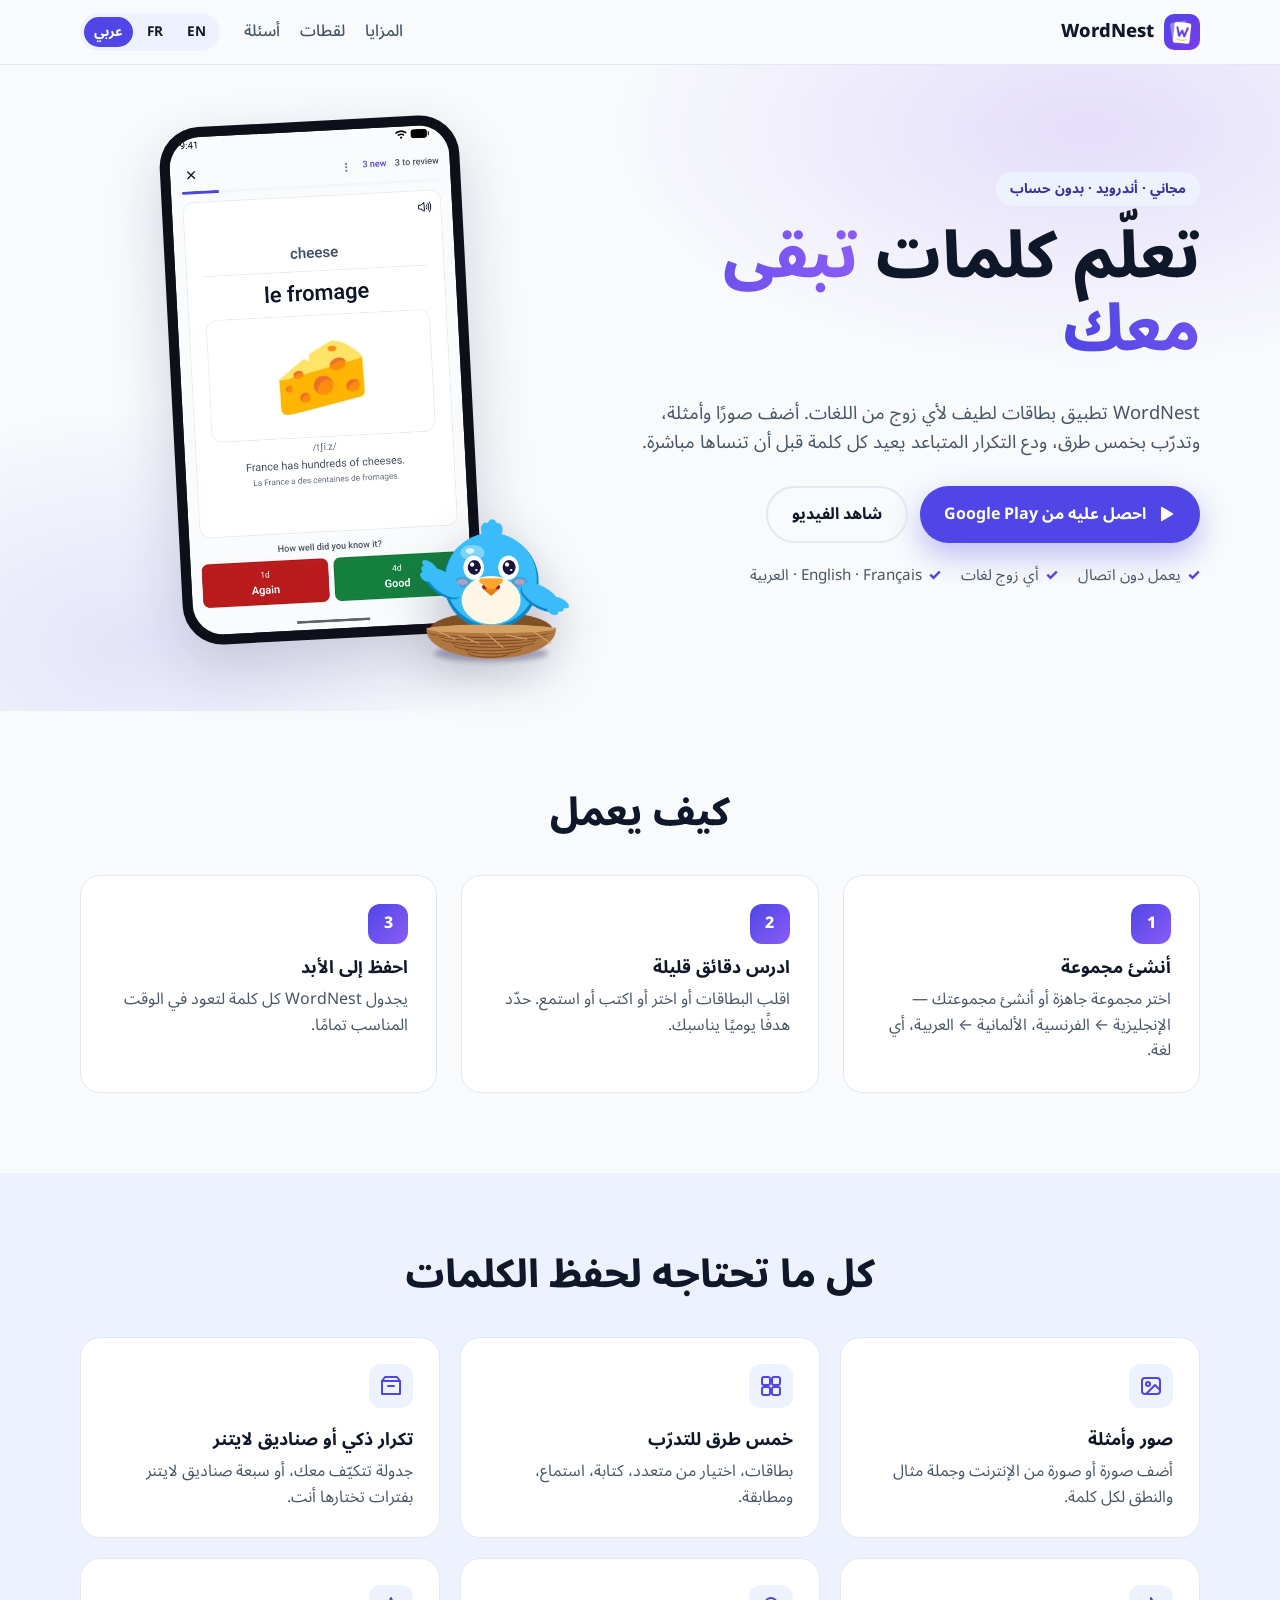
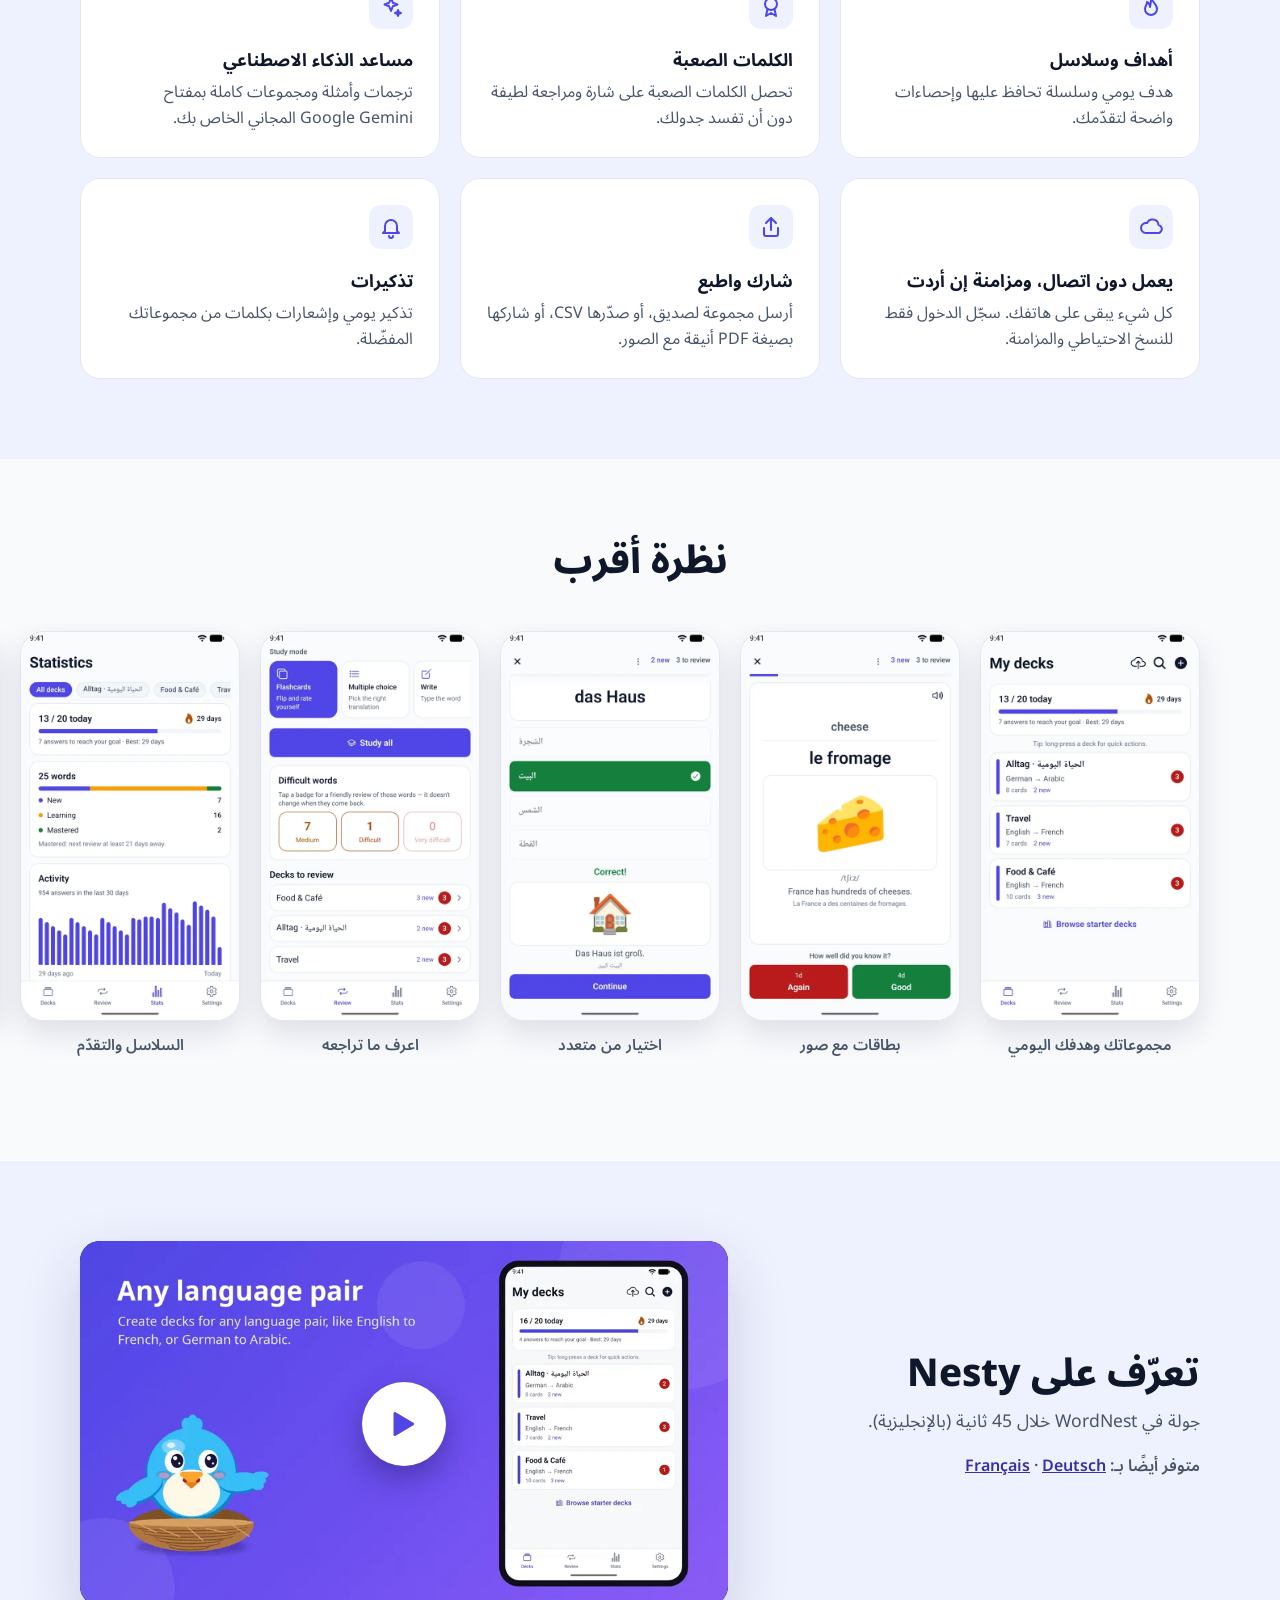
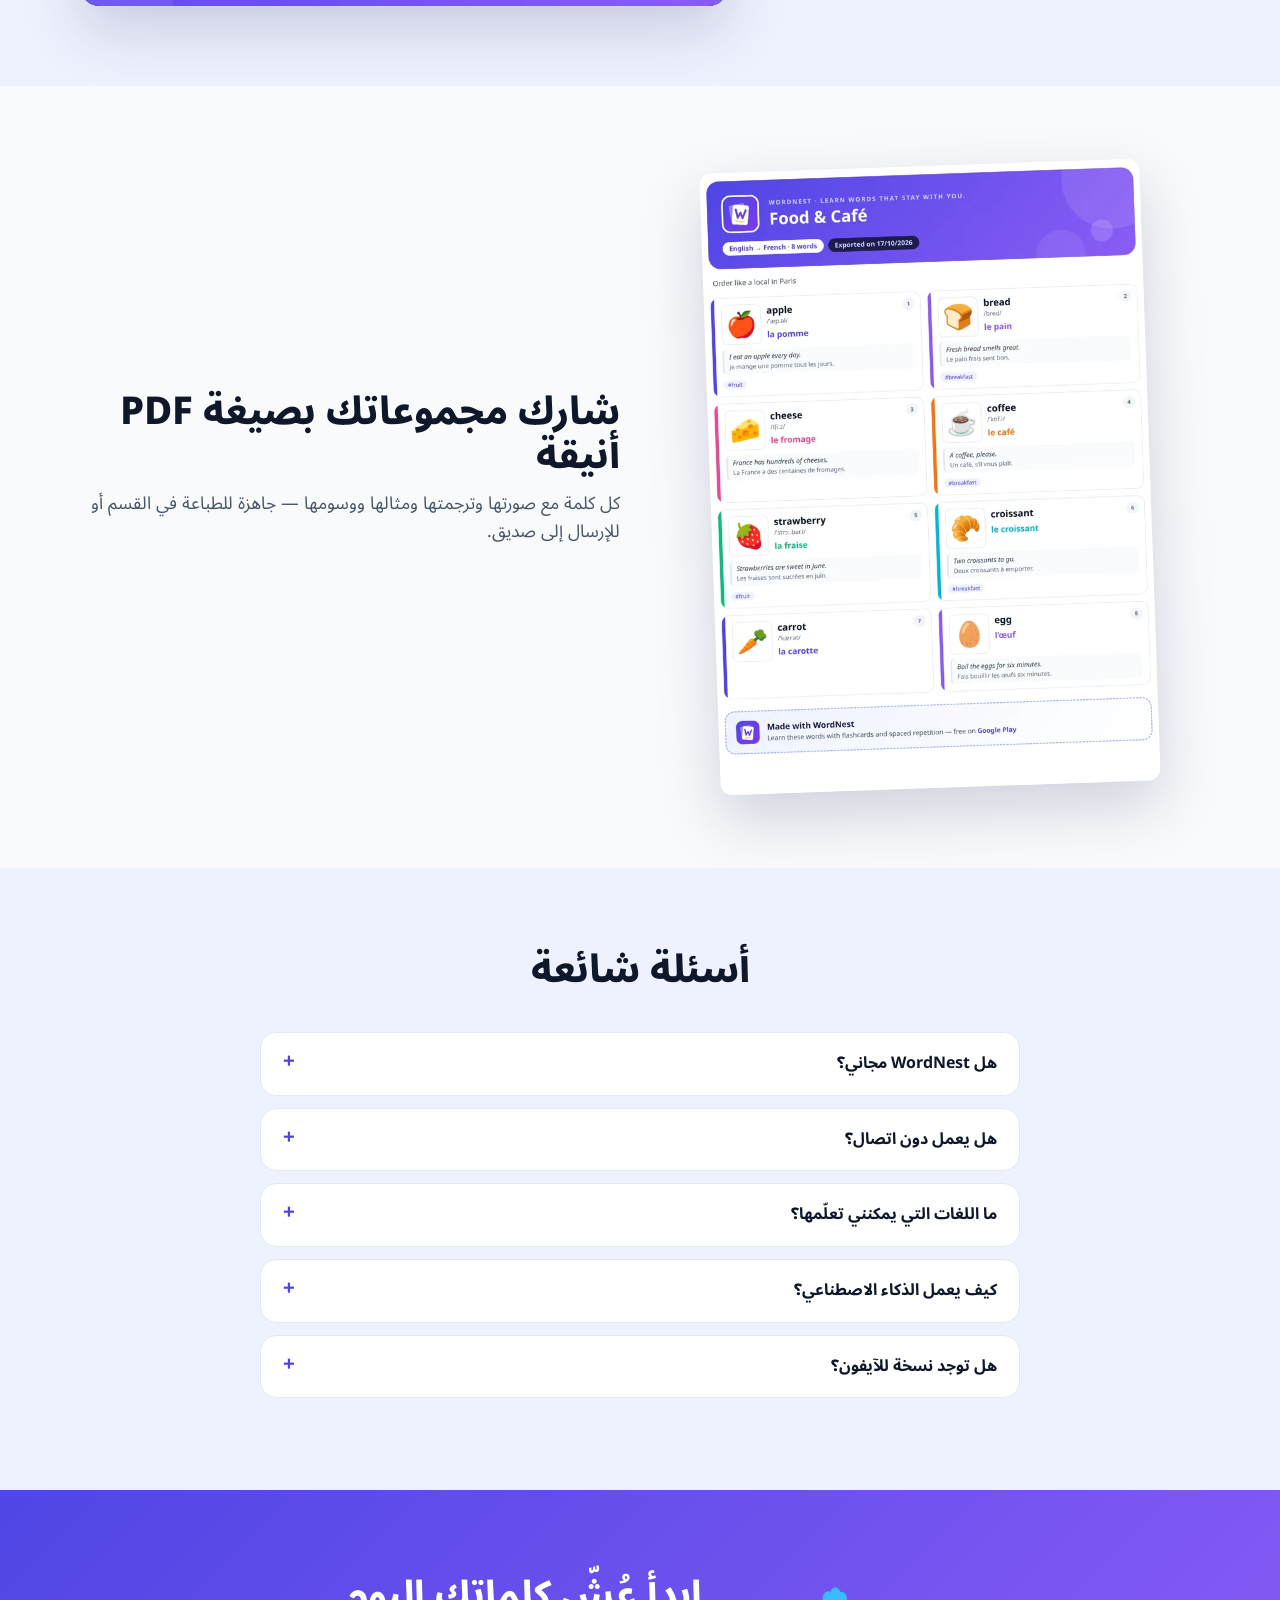
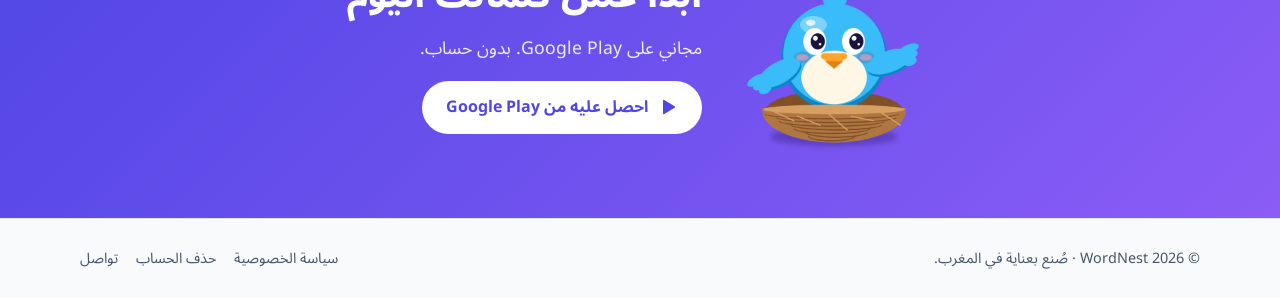
==== ar/index.html @ ed232db6 "landing page" ====
<!doctype html>
<html lang="ar" dir="rtl">
  <head>
    <meta charset="utf-8">
    <meta name="viewport" content="width=device-width, initial-scale=1">
    <title>WordNest — تعلّم كلمات تبقى معك</title>
    <meta name="description" content="بطاقات مفردات مجانية لأي لغة: صور وأمثلة وخمسة أوضاع للدراسة وصناديق لايتنر وسلاسل يومية. يعمل دون اتصال.">
    <link rel="canonical" href="https://ilyasilyasm2024.github.io/wordnest/ar/">
    <link rel="alternate" hreflang="en" href="https://ilyasilyasm2024.github.io/wordnest/">
    <link rel="alternate" hreflang="fr" href="https://ilyasilyasm2024.github.io/wordnest/fr/">
    <link rel="alternate" hreflang="ar" href="https://ilyasilyasm2024.github.io/wordnest/ar/">
    <link rel="alternate" hreflang="x-default" href="https://ilyasilyasm2024.github.io/wordnest/">
    <meta property="og:type" content="website">
    <meta property="og:title" content="WordNest — تعلّم كلمات تبقى معك">
    <meta property="og:description" content="بطاقات مفردات مجانية لأي لغة: صور وأمثلة وخمسة أوضاع للدراسة وصناديق لايتنر وسلاسل يومية. يعمل دون اتصال.">
    <meta property="og:url" content="https://ilyasilyasm2024.github.io/wordnest/ar/">
    <meta property="og:image" content="https://ilyasilyasm2024.github.io/wordnest/assets/og-image.png">
    <meta name="twitter:card" content="summary_large_image">
    <meta name="theme-color" content="#4F46E5">
    <link rel="icon" type="image/png" href="../assets/favicon.png">
    <link rel="preconnect" href="https://fonts.googleapis.com">
    <link rel="preconnect" href="https://fonts.gstatic.com" crossorigin>
    <link href="https://fonts.googleapis.com/css2?family=Inter:wght@400;500;700;800&amp;family=Noto+Sans+Arabic:wght@400;500;700;800&amp;display=swap" rel="stylesheet">
    <link rel="stylesheet" href="../style.css">
  </head>
  <body>
    <header class="nav">
      <div class="wrap nav-inner">
        <a class="brand" href="../ar/"><img src="../assets/logo.png" alt="" width="36" height="36">WordNest</a>
        <nav class="links" aria-label="Main">
          <a href="#features">المزايا</a>
          <a href="#screens">لقطات</a>
          <a href="#faq">أسئلة</a>
        </nav>
        <div class="langs" aria-label="Language"><a href="../" hreflang="en" lang="en">EN</a><a href="../fr/" hreflang="fr" lang="fr">FR</a><span aria-current="page">عربي</span></div>
      </div>
    </header>

    <main>
      <section class="hero">
        <div class="wrap hero-inner">
          <div class="hero-text">
            <p class="eyebrow">مجاني · أندرويد · بدون حساب</p>
            <h1>تعلّم كلمات <span>تبقى معك</span></h1>
            <p class="lead">WordNest تطبيق بطاقات لطيف لأي زوج من اللغات. أضف صورًا وأمثلة، وتدرّب بخمس طرق، ودع التكرار المتباعد يعيد كل كلمة قبل أن تنساها مباشرة.</p>
            <div class="actions">
              <a class="btn btn-play" href="https://play.google.com/store/apps/details?id=com.ilyasqb.wordnest&amp;referrer=utm_source%3Dwebsite%26utm_content%3Dar" rel="noopener"><svg viewBox="0 0 24 24" aria-hidden="true" class="play"><path fill="currentColor" d="M6 4.5v15a1 1 0 0 0 1.5.86l12.5-7.5a1 1 0 0 0 0-1.72L7.5 3.64A1 1 0 0 0 6 4.5z"/></svg>احصل عليه من Google Play</a>
              <a class="btn btn-ghost" href="#video">شاهد الفيديو</a>
            </div>
            <ul class="trust"><li>يعمل دون اتصال</li><li>أي زوج لغات</li><li>English · Français · العربية</li></ul>
          </div>
          <div class="hero-art">
            <div class="phone"><img src="../assets/screens/flashcard.webp" alt="" width="540" height="960"></div>
            <img class="nesty" src="../assets/nesty.webp" alt="Nesty" width="600" height="600">
          </div>
        </div>
      </section>

      <section class="section">
        <div class="wrap">
          <h2>كيف يعمل</h2>
          <ol class="steps">
            <li><span class="num">1</span><h3>أنشئ مجموعة</h3><p>اختر مجموعة جاهزة أو أنشئ مجموعتك — الإنجليزية ← الفرنسية، الألمانية ← العربية، أي لغة.</p></li>
            <li><span class="num">2</span><h3>ادرس دقائق قليلة</h3><p>اقلب البطاقات أو اختر أو اكتب أو استمع. حدّد هدفًا يوميًا يناسبك.</p></li>
            <li><span class="num">3</span><h3>احفظ إلى الأبد</h3><p>يجدول WordNest كل كلمة لتعود في الوقت المناسب تمامًا.</p></li>
          </ol>
        </div>
      </section>

      <section class="section alt" id="features">
        <div class="wrap">
          <h2>كل ما تحتاجه لحفظ الكلمات</h2>
          <div class="grid">
            <article class="card"><svg class="icon" viewBox="0 0 24 24" fill="none" stroke="currentColor" stroke-width="2" stroke-linecap="round" stroke-linejoin="round" aria-hidden="true"><rect x="3" y="4" width="18" height="16" rx="3"/><circle cx="9" cy="10" r="2"/><path d="m21 16-5-5-9 9"/></svg><h3>صور وأمثلة</h3><p>أضف صورة أو صورة من الإنترنت وجملة مثال والنطق لكل كلمة.</p></article>
            <article class="card"><svg class="icon" viewBox="0 0 24 24" fill="none" stroke="currentColor" stroke-width="2" stroke-linecap="round" stroke-linejoin="round" aria-hidden="true"><rect x="3" y="3" width="8" height="8" rx="2"/><rect x="13" y="3" width="8" height="8" rx="2"/><rect x="3" y="13" width="8" height="8" rx="2"/><rect x="13" y="13" width="8" height="8" rx="2"/></svg><h3>خمس طرق للتدرّب</h3><p>بطاقات، اختيار من متعدد، كتابة، استماع، ومطابقة.</p></article>
            <article class="card"><svg class="icon" viewBox="0 0 24 24" fill="none" stroke="currentColor" stroke-width="2" stroke-linecap="round" stroke-linejoin="round" aria-hidden="true"><path d="M3 7h18v13H3z"/><path d="M3 7l3-4h12l3 4"/><path d="M9 12h6"/></svg><h3>تكرار ذكي أو صناديق لايتنر</h3><p>جدولة تتكيّف معك، أو سبعة صناديق لايتنر بفترات تختارها أنت.</p></article>
            <article class="card"><svg class="icon" viewBox="0 0 24 24" fill="none" stroke="currentColor" stroke-width="2" stroke-linecap="round" stroke-linejoin="round" aria-hidden="true"><path d="M12 3c1 4 6 6 6 11a6 6 0 0 1-12 0c0-3 2-4 2-7 2 1 3 3 3 5 1-3 1-6 1-9z"/></svg><h3>أهداف وسلاسل</h3><p>هدف يومي وسلسلة تحافظ عليها وإحصاءات واضحة لتقدّمك.</p></article>
            <article class="card"><svg class="icon" viewBox="0 0 24 24" fill="none" stroke="currentColor" stroke-width="2" stroke-linecap="round" stroke-linejoin="round" aria-hidden="true"><circle cx="12" cy="9" r="6"/><path d="m8.5 14-1.5 7 5-3 5 3-1.5-7"/></svg><h3>الكلمات الصعبة</h3><p>تحصل الكلمات الصعبة على شارة ومراجعة لطيفة دون أن تفسد جدولك.</p></article>
            <article class="card"><svg class="icon" viewBox="0 0 24 24" fill="none" stroke="currentColor" stroke-width="2" stroke-linecap="round" stroke-linejoin="round" aria-hidden="true"><path d="M12 3l1.8 4.7L18.5 9.5l-4.7 1.8L12 16l-1.8-4.7L5.5 9.5l4.7-1.8z"/><path d="M19 15l.8 2.2L22 18l-2.2.8L19 21l-.8-2.2L16 18l2.2-.8z"/></svg><h3>مساعد الذكاء الاصطناعي</h3><p>ترجمات وأمثلة ومجموعات كاملة بمفتاح Google Gemini المجاني الخاص بك.</p></article>
            <article class="card"><svg class="icon" viewBox="0 0 24 24" fill="none" stroke="currentColor" stroke-width="2" stroke-linecap="round" stroke-linejoin="round" aria-hidden="true"><path d="M7 18a5 5 0 1 1 1-9.9A6 6 0 0 1 19.5 10 4 4 0 0 1 18 18z"/></svg><h3>يعمل دون اتصال، ومزامنة إن أردت</h3><p>كل شيء يبقى على هاتفك. سجّل الدخول فقط للنسخ الاحتياطي والمزامنة.</p></article>
            <article class="card"><svg class="icon" viewBox="0 0 24 24" fill="none" stroke="currentColor" stroke-width="2" stroke-linecap="round" stroke-linejoin="round" aria-hidden="true"><path d="M12 3v12"/><path d="m7 8 5-5 5 5"/><path d="M5 13v6a2 2 0 0 0 2 2h10a2 2 0 0 0 2-2v-6"/></svg><h3>شارك واطبع</h3><p>أرسل مجموعة لصديق، أو صدّرها CSV، أو شاركها بصيغة PDF أنيقة مع الصور.</p></article>
            <article class="card"><svg class="icon" viewBox="0 0 24 24" fill="none" stroke="currentColor" stroke-width="2" stroke-linecap="round" stroke-linejoin="round" aria-hidden="true"><path d="M6 16V11a6 6 0 1 1 12 0v5l2 2H4z"/><path d="M10 21a2 2 0 0 0 4 0"/></svg><h3>تذكيرات</h3><p>تذكير يومي وإشعارات بكلمات من مجموعاتك المفضّلة.</p></article>
          </div>
        </div>
      </section>

      <section class="section" id="screens">
        <div class="wrap">
          <h2>نظرة أقرب</h2>
        </div>
        <div class="gallery" tabindex="0">
          <figure><img src="../assets/screens/home.webp" alt="مجموعاتك وهدفك اليومي" width="540" height="960" loading="lazy"><figcaption>مجموعاتك وهدفك اليومي</figcaption></figure>
          <figure><img src="../assets/screens/flashcard.webp" alt="بطاقات مع صور" width="540" height="960" loading="lazy"><figcaption>بطاقات مع صور</figcaption></figure>
          <figure><img src="../assets/screens/choice.webp" alt="اختيار من متعدد" width="540" height="960" loading="lazy"><figcaption>اختيار من متعدد</figcaption></figure>
          <figure><img src="../assets/screens/review.webp" alt="اعرف ما تراجعه" width="540" height="960" loading="lazy"><figcaption>اعرف ما تراجعه</figcaption></figure>
          <figure><img src="../assets/screens/stats.webp" alt="السلاسل والتقدّم" width="540" height="960" loading="lazy"><figcaption>السلاسل والتقدّم</figcaption></figure>
          <figure><img src="../assets/screens/leitner.webp" alt="صناديق لايتنر" width="540" height="960" loading="lazy"><figcaption>صناديق لايتنر</figcaption></figure>
          <figure><img src="../assets/screens/deck.webp" alt="وسوم وبحث وذكاء اصطناعي" width="540" height="960" loading="lazy"><figcaption>وسوم وبحث وذكاء اصطناعي</figcaption></figure>
        </div>
      </section>

      <section class="section alt" id="video">
        <div class="wrap split">
          <div>
            <h2>تعرّف على Nesty</h2>
            <p class="muted">جولة في WordNest خلال 45 ثانية (بالإنجليزية).</p>
            <p class="also">متوفر أيضًا بـ: <a href="https://youtu.be/CK3e4udOOCQ" lang="fr" rel="noopener">Français</a> · <a href="https://youtu.be/SvLorV7KkRQ" lang="de" rel="noopener">Deutsch</a></p>
          </div>
          <button class="yt" type="button" data-id="M71k04ohaAQ" aria-label="شغّل الفيديو">
            <img src="../media/poster-en.webp" alt="" width="960" height="540" loading="lazy">
            <span class="yt-play"><svg viewBox="0 0 24 24" aria-hidden="true" class="play"><path fill="currentColor" d="M6 4.5v15a1 1 0 0 0 1.5.86l12.5-7.5a1 1 0 0 0 0-1.72L7.5 3.64A1 1 0 0 0 6 4.5z"/></svg></span>
          </button>
        </div>
      </section>

      <section class="section">
        <div class="wrap split pdf">
          <img src="../assets/screens/pdf.webp" alt="" width="700" height="990" loading="lazy">
          <div>
            <h2>شارك مجموعاتك بصيغة PDF أنيقة</h2>
            <p class="muted">كل كلمة مع صورتها وترجمتها ومثالها ووسومها — جاهزة للطباعة في القسم أو للإرسال إلى صديق.</p>
          </div>
        </div>
      </section>

      <section class="section alt" id="faq">
        <div class="wrap narrow">
          <h2>أسئلة شائعة</h2>
          <details><summary>هل WordNest مجاني؟</summary><p>نعم. WordNest مجاني ويمكنك استخدام كل شيء بدون حساب.</p></details>
          <details><summary>هل يعمل دون اتصال؟</summary><p>نعم. مجموعاتك وتقدّمك محفوظة على هاتفك. الحساب اختياري، فقط للنسخ الاحتياطي والمزامنة بين الهواتف.</p></details>
          <details><summary>ما اللغات التي يمكنني تعلّمها؟</summary><p>أي زوج لغات: أنت من ينشئ المجموعات. التطبيق نفسه بالإنجليزية والفرنسية والعربية.</p></details>
          <details><summary>كيف يعمل الذكاء الاصطناعي؟</summary><p>هو اختياري. تضيف مفتاح Google Gemini المجاني الخاص بك؛ يبقى على هاتفك ولا يُرسل إلا إلى Google.</p></details>
          <details><summary>هل توجد نسخة للآيفون؟</summary><p>ليس بعد — WordNest متوفر على أندرويد (Google Play) حاليًا.</p></details>
        </div>
      </section>

      <section class="final">
        <div class="wrap final-inner">
          <img src="../assets/nesty-point.webp" alt="" width="600" height="600" loading="lazy">
          <div>
            <h2>ابدأ عُشّ كلماتك اليوم</h2>
            <p>مجاني على Google Play. بدون حساب.</p>
            <a class="btn btn-light" href="https://play.google.com/store/apps/details?id=com.ilyasqb.wordnest&amp;referrer=utm_source%3Dwebsite%26utm_content%3Dar" rel="noopener"><svg viewBox="0 0 24 24" aria-hidden="true" class="play"><path fill="currentColor" d="M6 4.5v15a1 1 0 0 0 1.5.86l12.5-7.5a1 1 0 0 0 0-1.72L7.5 3.64A1 1 0 0 0 6 4.5z"/></svg>احصل عليه من Google Play</a>
          </div>
        </div>
      </section>
    </main>

    <footer class="footer">
      <div class="wrap footer-inner">
        <span>© 2026 WordNest · صُنع بعناية في المغرب.</span>
        <nav aria-label="Legal">
          <a href="https://ilyasilyasm2024.github.io/wordnest-privacy/">سياسة الخصوصية</a>
          <a href="https://ilyasilyasm2024.github.io/wordnest-privacy/delete-account.html">حذف الحساب</a>
          <a href="mailto:ilyas.qb.dev@gmail.com">تواصل</a>
        </nav>
      </div>
    </footer>
    <script>
      // The YouTube player loads only when the visitor taps play (keeps the page light).
      document.querySelectorAll('.yt').forEach((button) => {
        button.addEventListener('click', () => {
          const frame = document.createElement('iframe');
          frame.src = 'https://www.youtube-nocookie.com/embed/' + button.dataset.id + '?autoplay=1&rel=0';
          frame.title = button.getAttribute('aria-label');
          frame.allow = 'autoplay; encrypted-media; picture-in-picture; fullscreen';
          frame.allowFullscreen = true;
          frame.className = 'yt-frame';
          button.replaceWith(frame);
        });
      });
    </script>
  </body>
</html>
---- style.css ----
/* WordNest landing page — colours match the app (src/theme/palette.ts). */
:root {
  --brand: #4f46e5;
  --brand-2: #8b5cf6;
  --brand-ink: #3730a3;
  --bg: #f8fafc;
  --bg-alt: #eef2ff;
  --surface: #ffffff;
  --text: #0f172a;
  --muted: #475569;
  --border: #e2e8f0;
  --on-brand: #ffffff;
  --shadow: 0 24px 60px rgba(30, 27, 75, 0.18);
  --radius: 20px;
  --font: 'Inter', system-ui, -apple-system, 'Segoe UI', Roboto, sans-serif;
  color-scheme: light;
}
@media (prefers-color-scheme: dark) {
  :root {
    --bg: #0b1020;
    --bg-alt: #121a33;
    --surface: #161f3d;
    --text: #e2e8f0;
    --muted: #a5b4cc;
    --border: #26315a;
    --brand-ink: #a5b4fc;
    --shadow: 0 24px 60px rgba(0, 0, 0, 0.45);
    color-scheme: dark;
  }
}
[dir='rtl'] {
  --font: 'Noto Sans Arabic', 'Inter', system-ui, sans-serif;
}

* {
  box-sizing: border-box;
}
html {
  scroll-behavior: smooth;
}
body {
  margin: 0;
  font-family: var(--font);
  background: var(--bg);
  color: var(--text);
  line-height: 1.6;
  -webkit-font-smoothing: antialiased;
  overflow-x: clip;
}
img,
video {
  max-width: 100%;
  height: auto;
  display: block;
}
a {
  color: inherit;
}
h1,
h2,
h3 {
  line-height: 1.15;
  margin: 0 0 0.5em;
  letter-spacing: -0.02em;
}
[dir='rtl'] h1,
[dir='rtl'] h2,
[dir='rtl'] h3 {
  letter-spacing: 0;
}
h2 {
  font-size: clamp(1.7rem, 3.5vw, 2.4rem);
  font-weight: 800;
}
h3 {
  font-size: 1.1rem;
  font-weight: 700;
}
p {
  margin: 0 0 1em;
}
.wrap {
  width: min(1120px, 100% - 32px);
  margin-inline: auto;
}
.narrow {
  width: min(760px, 100% - 32px);
}
.muted {
  color: var(--muted);
  font-size: 1.1rem;
}

/* ——— nav ——— */
.nav {
  position: sticky;
  top: 0;
  z-index: 10;
  background: color-mix(in srgb, var(--bg) 85%, transparent);
  backdrop-filter: blur(12px);
  border-bottom: 1px solid var(--border);
}
.nav-inner {
  display: flex;
  align-items: center;
  gap: 24px;
  height: 64px;
}
.brand {
  display: flex;
  align-items: center;
  gap: 10px;
  font-weight: 800;
  font-size: 1.15rem;
  text-decoration: none;
}
.brand img {
  border-radius: 10px;
}
.links {
  display: flex;
  gap: 20px;
  margin-inline-start: auto;
}
.links a {
  text-decoration: none;
  color: var(--muted);
  font-weight: 500;
}
.links a:hover {
  color: var(--text);
}
.langs {
  display: flex;
  gap: 4px;
  background: var(--bg-alt);
  border-radius: 999px;
  padding: 4px;
  font-size: 0.85rem;
  font-weight: 700;
}
.langs a,
.langs span {
  padding: 4px 10px;
  border-radius: 999px;
  text-decoration: none;
}
.langs span {
  background: var(--brand);
  color: var(--on-brand);
}
@media (max-width: 720px) {
  .links {
    display: none;
  }
  .langs {
    margin-inline-start: auto;
  }
}

/* ——— buttons ——— */
.btn {
  display: inline-flex;
  align-items: center;
  gap: 10px;
  padding: 14px 24px;
  border-radius: 999px;
  font-weight: 700;
  text-decoration: none;
  transition:
    transform 0.15s ease,
    box-shadow 0.15s ease;
}
.btn:hover {
  transform: translateY(-2px);
}
.btn-play {
  background: var(--brand);
  color: var(--on-brand);
  box-shadow: 0 12px 30px rgba(79, 70, 229, 0.35);
}
.btn-ghost {
  border: 2px solid var(--border);
}
.btn-light {
  background: var(--surface);
  color: var(--brand);
}
.play {
  width: 20px;
  height: 20px;
}

/* ——— hero ——— */
.hero {
  padding: 56px 0 72px;
  background:
    radial-gradient(800px 400px at 85% 10%, rgba(139, 92, 246, 0.18), transparent 60%),
    radial-gradient(600px 400px at 10% 90%, rgba(79, 70, 229, 0.12), transparent 60%);
}
.hero-inner {
  display: grid;
  grid-template-columns: 1.1fr 0.9fr;
  gap: 48px;
  align-items: center;
}
.eyebrow {
  display: inline-block;
  background: var(--bg-alt);
  color: var(--brand-ink);
  font-weight: 700;
  font-size: 0.85rem;
  padding: 6px 14px;
  border-radius: 999px;
}
h1 {
  font-size: clamp(2.4rem, 6vw, 4rem);
  font-weight: 800;
}
h1 span {
  background: linear-gradient(90deg, var(--brand), var(--brand-2));
  -webkit-background-clip: text;
  background-clip: text;
  color: transparent;
}
.lead {
  font-size: 1.15rem;
  color: var(--muted);
  max-width: 36em;
}
.actions {
  display: flex;
  flex-wrap: wrap;
  gap: 12px;
  margin: 28px 0 20px;
}
.trust {
  display: flex;
  flex-wrap: wrap;
  gap: 8px 20px;
  list-style: none;
  padding: 0;
  margin: 0;
  color: var(--muted);
  font-size: 0.95rem;
}
.trust li::before {
  content: '✓';
  color: var(--brand);
  font-weight: 800;
  margin-inline-end: 6px;
}
.hero-art {
  position: relative;
  justify-self: center;
}
.phone {
  width: min(300px, 70vw);
  border-radius: 40px;
  background: #0f0f1a;
  padding: 10px;
  box-shadow: var(--shadow);
  transform: rotate(3deg);
}
[dir='rtl'] .phone {
  transform: rotate(-3deg);
}
.phone img {
  border-radius: 31px;
}
.nesty {
  position: absolute;
  width: 180px;
  bottom: -30px;
  inset-inline-start: -110px;
  filter: drop-shadow(0 16px 24px rgba(30, 27, 75, 0.25));
  animation: bob 3.2s ease-in-out infinite;
}
@keyframes bob {
  50% {
    transform: translateY(-10px);
  }
}
@media (prefers-reduced-motion: reduce) {
  .nesty {
    animation: none;
  }
  html {
    scroll-behavior: auto;
  }
}
@media (max-width: 860px) {
  .hero-inner {
    grid-template-columns: 1fr;
    text-align: center;
  }
  .lead {
    margin-inline: auto;
  }
  .actions,
  .trust {
    justify-content: center;
  }
  .nesty {
    width: 110px;
    inset-inline-start: -40px;
  }
}

/* ——— sections ——— */
.section {
  padding: 80px 0;
}
.alt {
  background: var(--bg-alt);
}
.section h2 {
  text-align: center;
  margin-bottom: 40px;
}
.steps {
  display: grid;
  grid-template-columns: repeat(3, 1fr);
  gap: 24px;
  list-style: none;
  padding: 0;
  margin: 0;
}
.steps li {
  background: var(--surface);
  border: 1px solid var(--border);
  border-radius: var(--radius);
  padding: 28px;
}
.num {
  display: inline-grid;
  place-items: center;
  width: 40px;
  height: 40px;
  border-radius: 12px;
  background: linear-gradient(135deg, var(--brand), var(--brand-2));
  color: var(--on-brand);
  font-weight: 800;
  margin-bottom: 14px;
}
.steps p,
.card p {
  color: var(--muted);
  margin: 0;
}
.grid {
  display: grid;
  grid-template-columns: repeat(3, 1fr);
  gap: 20px;
}
.card {
  background: var(--surface);
  border: 1px solid var(--border);
  border-radius: var(--radius);
  padding: 26px;
}
.icon {
  width: 44px;
  height: 44px;
  padding: 10px;
  border-radius: 12px;
  background: var(--bg-alt);
  color: var(--brand);
  margin-bottom: 14px;
}
@media (max-width: 860px) {
  .steps,
  .grid {
    grid-template-columns: 1fr;
  }
}
@media (min-width: 600px) and (max-width: 860px) {
  .grid {
    grid-template-columns: repeat(2, 1fr);
  }
}

/* ——— gallery ——— */
.gallery {
  display: flex;
  gap: 20px;
  overflow-x: auto;
  scroll-snap-type: x mandatory;
  padding: 8px max(16px, (100% - 1120px) / 2) 24px;
  scrollbar-width: thin;
}
.gallery figure {
  flex: 0 0 auto;
  width: 220px;
  margin: 0;
  scroll-snap-align: center;
  text-align: center;
}
.gallery img {
  border-radius: 24px;
  border: 1px solid var(--border);
  box-shadow: 0 12px 30px rgba(30, 27, 75, 0.12);
}
.gallery figcaption {
  margin-top: 12px;
  font-weight: 600;
  color: var(--muted);
  font-size: 0.95rem;
}

/* ——— video & pdf ——— */
.split {
  display: grid;
  grid-template-columns: 0.8fr 1.2fr;
  gap: 40px;
  align-items: center;
}
.split h2 {
  text-align: start;
  margin-bottom: 12px;
}
.yt,
.yt-frame {
  position: relative;
  width: 100%;
  aspect-ratio: 16 / 9;
  border: 0;
  padding: 0;
  border-radius: var(--radius);
  overflow: hidden;
  box-shadow: var(--shadow);
  background: #000;
  cursor: pointer;
}
.yt img {
  width: 100%;
  height: 100%;
  object-fit: cover;
}
.yt-play {
  position: absolute;
  inset: 0;
  margin: auto;
  width: 84px;
  height: 84px;
  display: grid;
  place-items: center;
  border-radius: 50%;
  background: #ffffff;
  color: var(--brand);
  box-shadow: 0 12px 30px rgba(15, 10, 60, 0.35);
  transition: transform 0.15s ease;
}
.yt:hover .yt-play {
  transform: scale(1.08);
}
.yt-play .play {
  width: 34px;
  height: 34px;
  margin-inline-start: 4px;
}
.also {
  color: var(--muted);
  font-weight: 600;
}
.also a {
  color: var(--brand-ink);
}
.pdf {
  grid-template-columns: 1fr 1fr;
}
.pdf img {
  border-radius: 12px;
  box-shadow: var(--shadow);
  transform: rotate(-2deg);
  max-width: 440px;
  justify-self: center;
}
@media (max-width: 860px) {
  .split,
  .pdf {
    grid-template-columns: 1fr;
    text-align: center;
  }
  .split h2 {
    text-align: center;
  }
}

/* ——— faq ——— */
details {
  background: var(--surface);
  border: 1px solid var(--border);
  border-radius: 16px;
  padding: 18px 22px;
  margin-bottom: 12px;
}
summary {
  cursor: pointer;
  font-weight: 700;
  list-style: none;
  display: flex;
  justify-content: space-between;
  gap: 16px;
}
summary::-webkit-details-marker {
  display: none;
}
summary::after {
  content: '+';
  color: var(--brand);
  font-size: 1.3rem;
  line-height: 1;
}
details[open] summary::after {
  content: '–';
}
details p {
  margin: 12px 0 0;
  color: var(--muted);
}

/* ——— final call to action ——— */
.final {
  background: linear-gradient(135deg, var(--brand), var(--brand-2));
  color: var(--on-brand);
  padding: 64px 0;
}
.final-inner {
  display: flex;
  align-items: center;
  justify-content: center;
  gap: 32px;
  flex-wrap: wrap;
}
.final-inner img {
  width: 200px;
}
.final h2 {
  font-size: clamp(1.6rem, 3.5vw, 2.3rem);
}
.final p {
  opacity: 0.9;
  font-size: 1.1rem;
}
@media (max-width: 720px) {
  .final-inner {
    text-align: center;
  }
}

/* ——— footer ——— */
.footer {
  padding: 28px 0;
  border-top: 1px solid var(--border);
  color: var(--muted);
  font-size: 0.9rem;
}
.footer-inner {
  display: flex;
  justify-content: space-between;
  flex-wrap: wrap;
  gap: 12px;
}
.footer nav {
  display: flex;
  gap: 18px;
  flex-wrap: wrap;
}
.footer a {
  text-decoration: none;
}
.footer a:hover {
  color: var(--text);
}
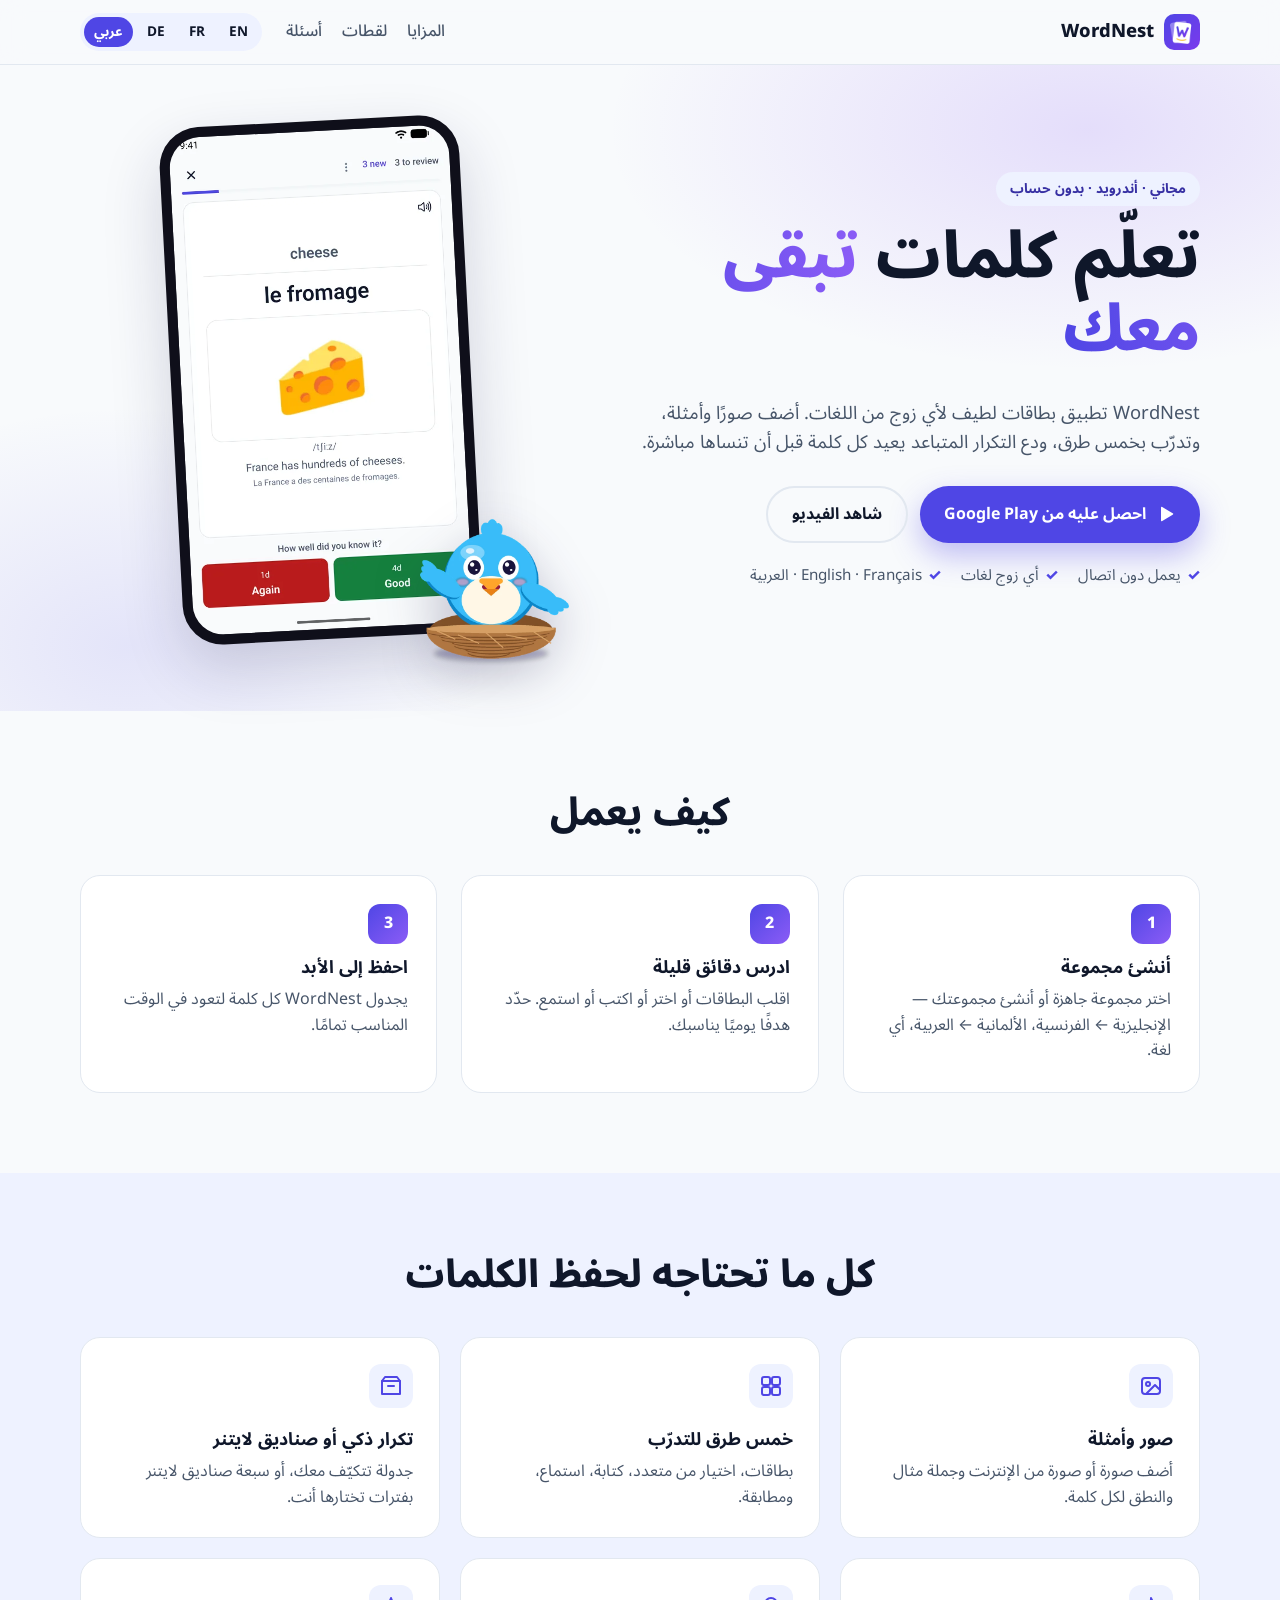
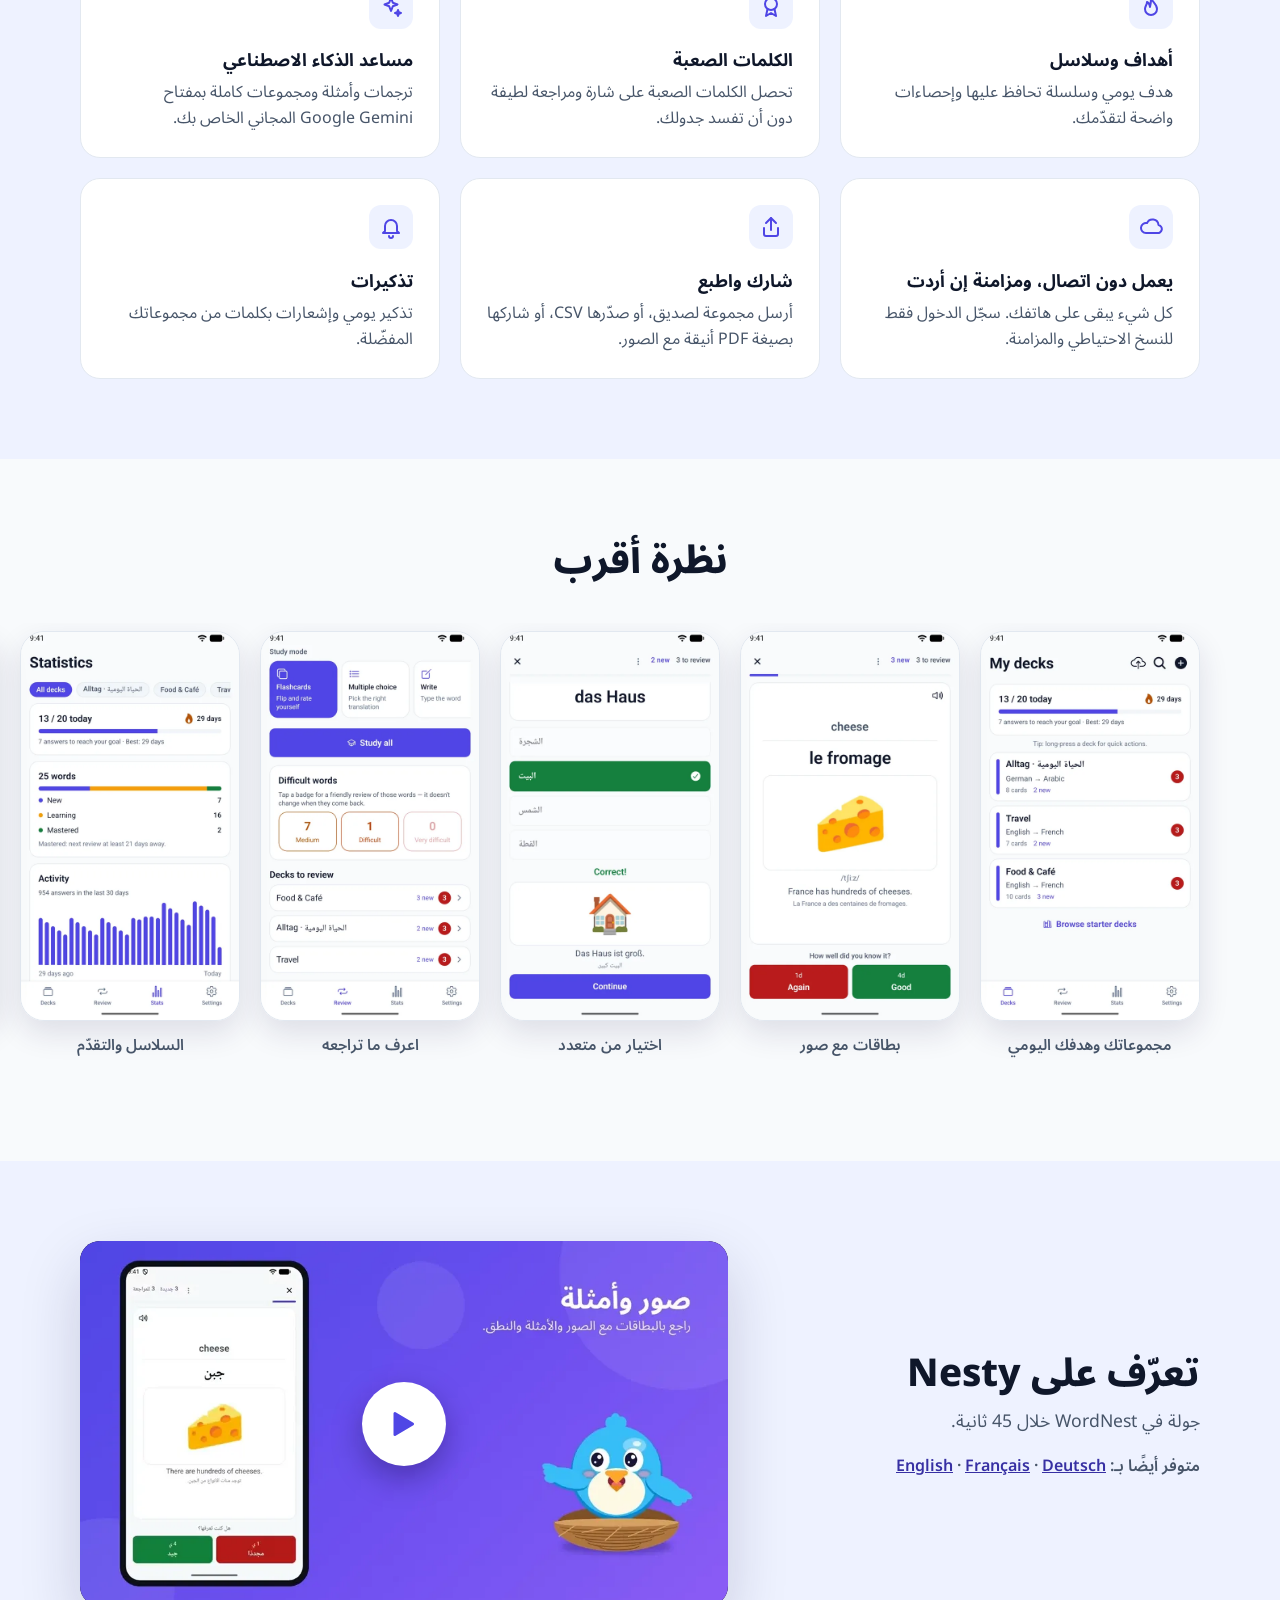
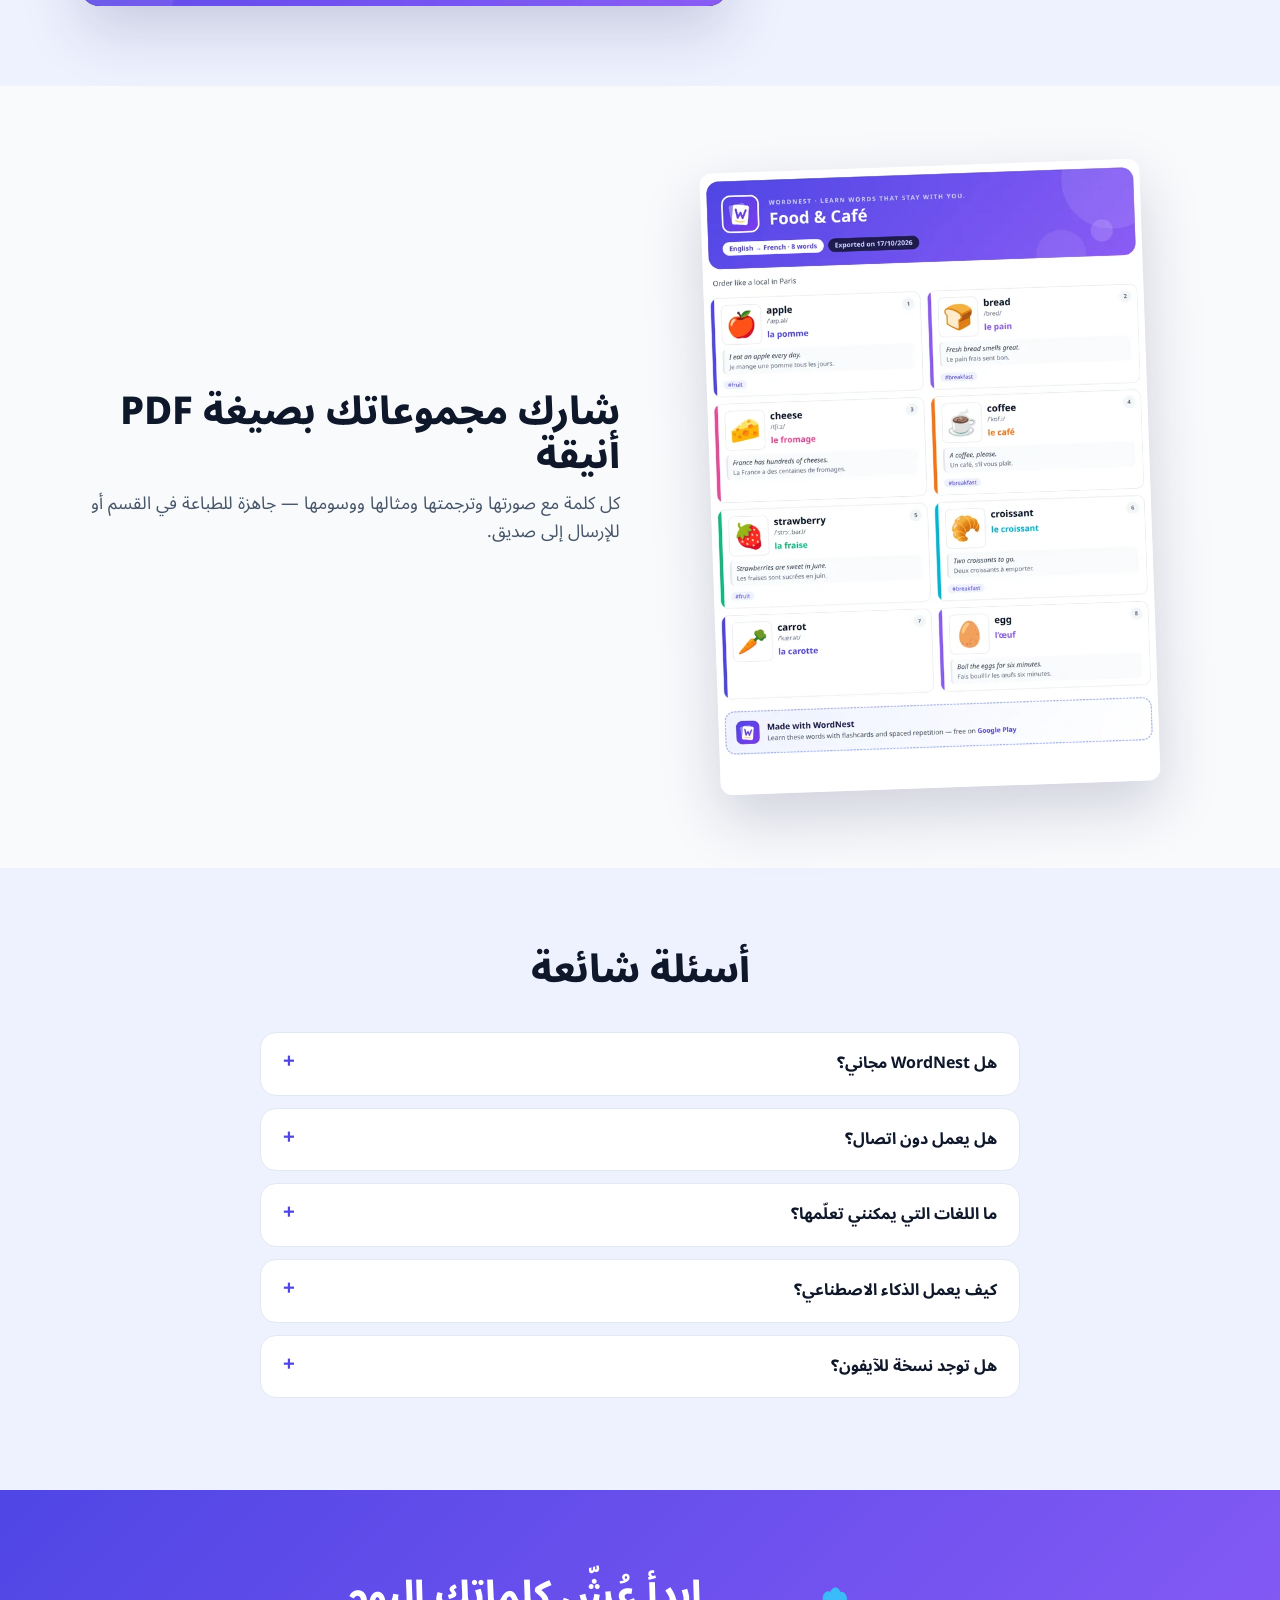
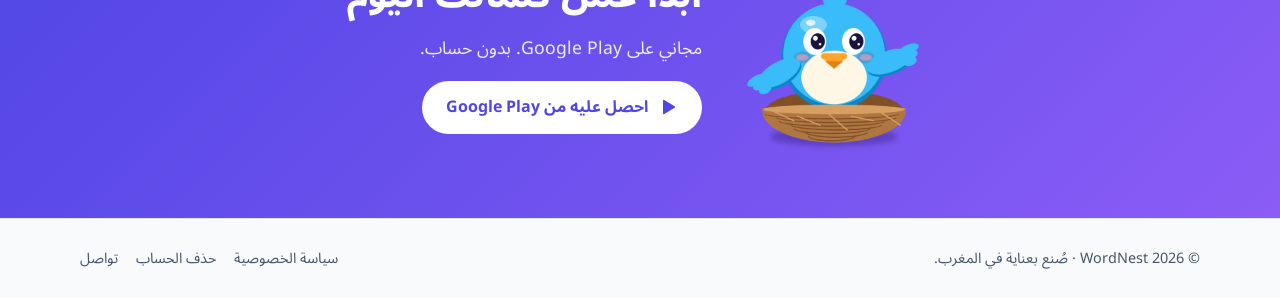
==== commit 7beb690d: "new updates" ====
--- a/ar/index.html
+++ b/ar/index.html
@@ -8,6 +8,7 @@
     <link rel="canonical" href="https://ilyasilyasm2024.github.io/wordnest/ar/">
     <link rel="alternate" hreflang="en" href="https://ilyasilyasm2024.github.io/wordnest/">
     <link rel="alternate" hreflang="fr" href="https://ilyasilyasm2024.github.io/wordnest/fr/">
+    <link rel="alternate" hreflang="de" href="https://ilyasilyasm2024.github.io/wordnest/de/">
     <link rel="alternate" hreflang="ar" href="https://ilyasilyasm2024.github.io/wordnest/ar/">
     <link rel="alternate" hreflang="x-default" href="https://ilyasilyasm2024.github.io/wordnest/">
     <meta property="og:type" content="website">
@@ -32,7 +33,7 @@
           <a href="#screens">لقطات</a>
           <a href="#faq">أسئلة</a>
         </nav>
-        <div class="langs" aria-label="Language"><a href="../" hreflang="en" lang="en">EN</a><a href="../fr/" hreflang="fr" lang="fr">FR</a><span aria-current="page">عربي</span></div>
+        <div class="langs" aria-label="Language"><a href="../" hreflang="en" lang="en">EN</a><a href="../fr/" hreflang="fr" lang="fr">FR</a><a href="../de/" hreflang="de" lang="de">DE</a><span aria-current="page">عربي</span></div>
       </div>
     </header>
 
@@ -103,11 +104,11 @@
         <div class="wrap split">
           <div>
             <h2>تعرّف على Nesty</h2>
-            <p class="muted">جولة في WordNest خلال 45 ثانية (بالإنجليزية).</p>
-            <p class="also">متوفر أيضًا بـ: <a href="https://youtu.be/CK3e4udOOCQ" lang="fr" rel="noopener">Français</a> · <a href="https://youtu.be/SvLorV7KkRQ" lang="de" rel="noopener">Deutsch</a></p>
+            <p class="muted">جولة في WordNest خلال 45 ثانية.</p>
+            <p class="also">متوفر أيضًا بـ: <a href="https://youtu.be/M71k04ohaAQ" lang="en" rel="noopener">English</a> · <a href="https://youtu.be/CK3e4udOOCQ" lang="fr" rel="noopener">Français</a> · <a href="https://youtu.be/SvLorV7KkRQ" lang="de" rel="noopener">Deutsch</a></p>
           </div>
-          <button class="yt" type="button" data-id="M71k04ohaAQ" aria-label="شغّل الفيديو">
-            <img src="../media/poster-en.webp" alt="" width="960" height="540" loading="lazy">
+          <button class="yt" type="button" data-id="rG4x2dsafrI" aria-label="شغّل الفيديو">
+            <img src="../media/poster-ar.webp" alt="" width="960" height="540" loading="lazy">
             <span class="yt-play"><svg viewBox="0 0 24 24" aria-hidden="true" class="play"><path fill="currentColor" d="M6 4.5v15a1 1 0 0 0 1.5.86l12.5-7.5a1 1 0 0 0 0-1.72L7.5 3.64A1 1 0 0 0 6 4.5z"/></svg></span>
           </button>
         </div>
